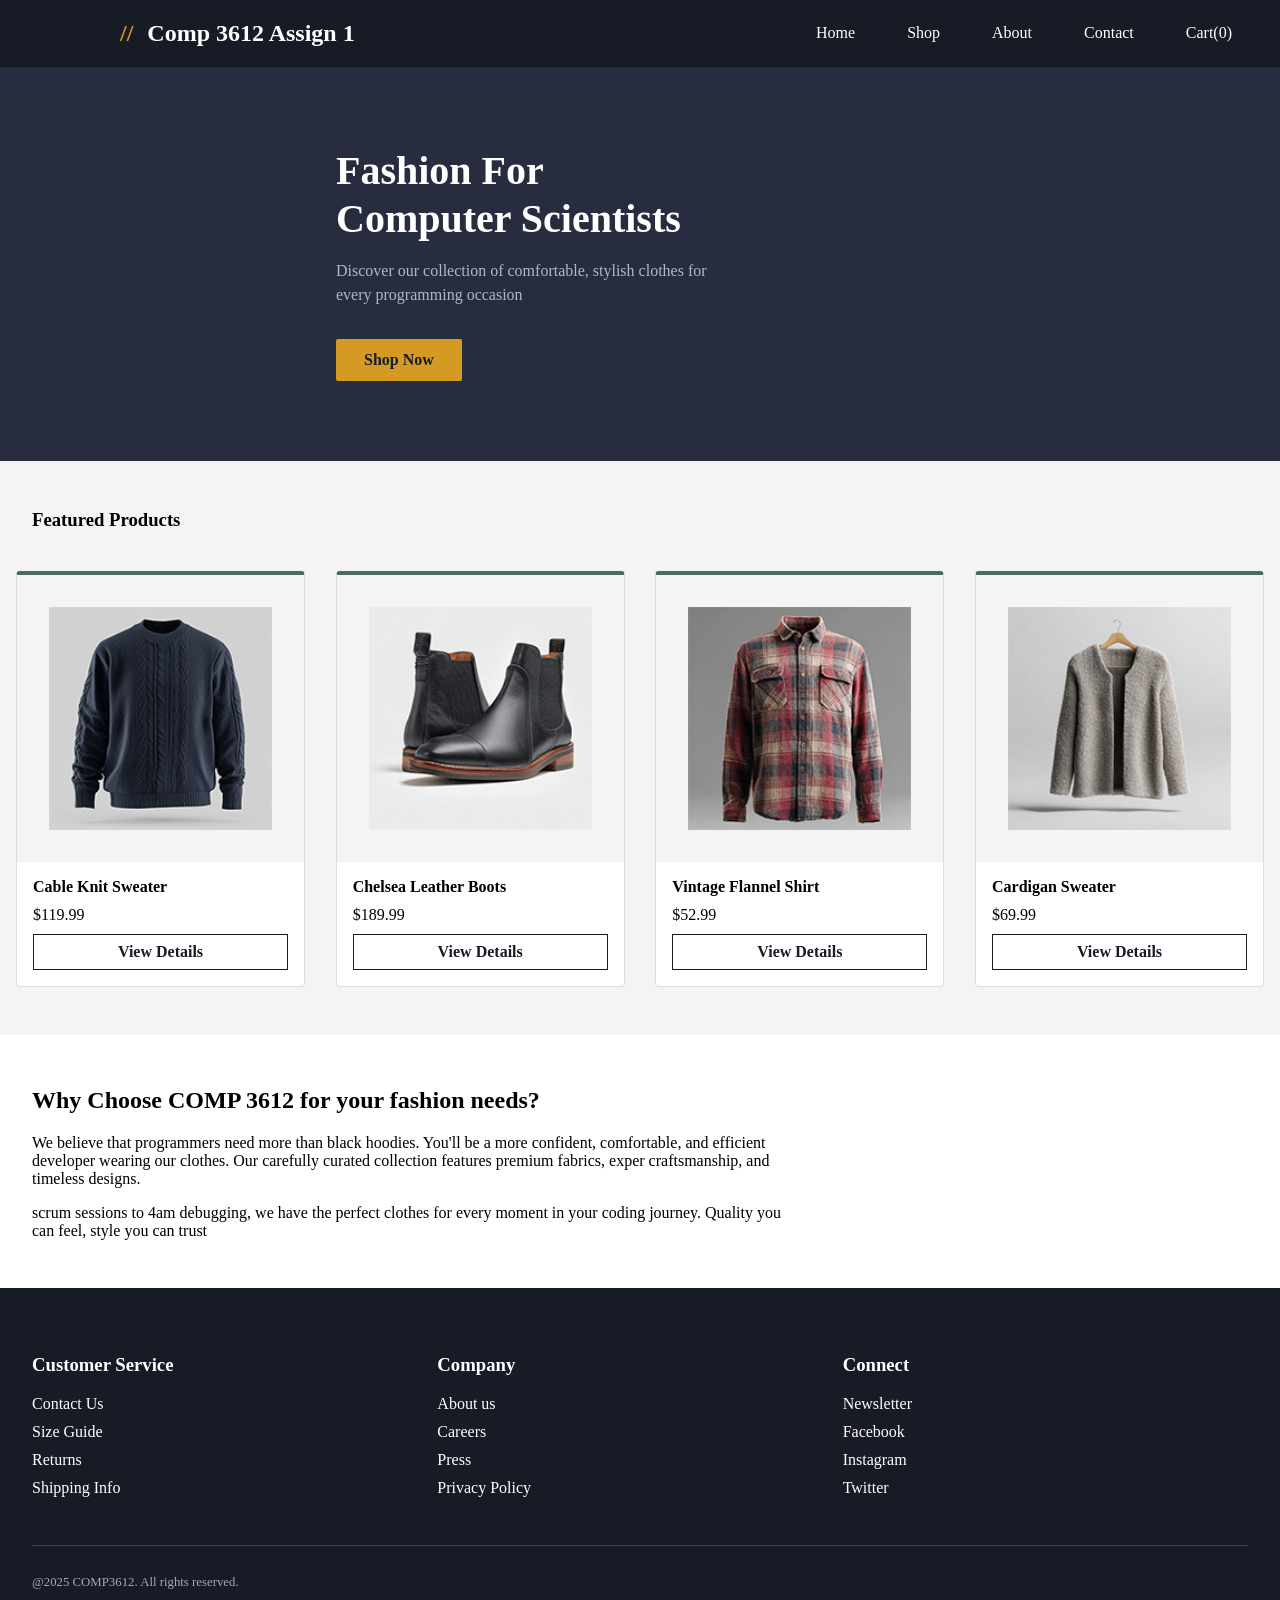
==== index.html @ 7c88bd6a "Pushes the mostly complete project, may try doing some more syle changes later" ====
<!DOCTYPE html>
<head>
    <meta charset="utf-8">
    <title>Comp 3612 Assignment 1</title>
    <link href="styles.css" rel="stylesheet">

</head>
<body>
    <header>
        <h2><span class = "header-slash">//</span> Comp 3612 Assign 1</h2>
        <nav>
            <a href="index.html" class="NavButton">Home</a>
            <a href="#" class="NavButton">Shop</a>
            <a href="about.html" class="NavButton">About</a>
            <a href=# class="NavButton">Contact</a>
            <a href="#" class="NavButton">Cart(0)</a>
        </nav>
    </header>
    <section class="hero">
        <div class = "hero-content">
            <h1>Fashion For<br> Computer Scientists</h1>
            <p>Discover our collection of comfortable, stylish clothes for every programming occasion</p>
            <a href="#" class="hero-button">Shop Now</a>
        </div>
    </section>
    <main>
        <article class = "featured-section">
            <h3> Featured Products</h3>
            <div class="Product-grid">
                <section class = "Products">
                    <div class = "product-image-container">
                        <img src="images/003-small-front.png">
                    </div>
                    <div class="product-info">
                        <h4>Cable Knit Sweater</h4>
                        <p class="prices">$119.99</p>
                        <a href="product.html" class="ProductButton">View Details</a>
                    </div>
                </section>
                <section class = "Products">
                    <div class = "product-image-container">
                        <img src="images/008-small-front.png">
                    </div>
                    <div class="product-info">
                        <h4>Chelsea Leather Boots</h4>
                        <p class = "prices">$189.99</p>
                        <a href="product.html" class ="ProductButton">View Details</a>
                    </div>
                </section>
                <section class = "Products">
                    <div class = "product-image-container">
                        <img src="images/011-small-front.png">
                    </div>
                    <div class="product-info">
                        <h4>Vintage Flannel Shirt</h4>
                        <p class = "prices">$52.99</p>
                        <a href="product.html" class = "ProductButton">View Details</a>
                    </div>
                </section>
                <section class = "Products">
                    <div class = "product-image-container">
                        <img src="images/009-small-front.png">
                    </div>
                    <div class="product-info">
                        <h4>Cardigan Sweater</h4>
                        <p class = "prices">$69.99</p>
                        <a href="product.html" class = "ProductButton">View Details</a>
                    </div>
                </section>
            </div>
        </article>
        <section class= "mission-statement">
            <h2>Why Choose COMP 3612 for your fashion needs?</h2>
            <p>We believe that programmers need more than black hoodies. You'll be a more
            confident, comfortable, and efficient developer wearing our clothes. Our carefully curated collection features premium fabrics, exper craftsmanship, and timeless designs.</p>
            
            <p>scrum sessions to 4am debugging, we have the perfect clothes for every moment in your coding journey. Quality you can feel, style you can trust</p>
        </section>
    </main>
        <footer>
            <div class ="Footer-Information">
                <div class="Footer-Column">
                    <h3>Customer Service</h3>
                    <ul>
                        <li><a href="#">Contact Us</a></li>
                        <li><a href ="#">Size Guide</a></li>
                        <li><a href="#">Returns</a></li>
                        <li><a href="#">Shipping Info</a></li>
                    </ul>
                </div>
                <div class="Footer-Column">
                <h3>Company</h3>
                    <ul>
                        <li><a href="about.html">About us</a></li>
                        <li><a href="#">Careers</a></li>
                        <li><a href="#">Press</a></li>
                        <li><a href="#">Privacy Policy</a></li>
                    </ul>
                </div>
                <div class="Footer-Column">
                    <h3>Connect</h3>
                    <ul>
                        <li><a href="#">Newsletter</a></li>
                        <li><a href="#">Facebook</a></li>
                        <li><a href="#">Instagram</a></li>
                        <li><a href="#">Twitter</a></li>
                    </ul>
                </div>
                </div>
            <div class="footer-extras">
                <p>@2025 COMP3612. All rights reserved.</p>
            </div>
        </footer>

</body>
---- styles.css ----
body{
    background: white;
    margin: 0em 0em;

}
header{
    background-color: #171b26;
    color: white;
    display: flex;
    justify-content: space-between;
    align-items: center;
    padding: 0rem 2rem 0rem;
}
header nav {
    display: flex;
    gap: 20px;
}
.header-slash{
    color: #d49a24;
    margin-right: 0.5rem;
    padding-left: 5.5rem;
}
.NavButton{
    color: white;
    text-decoration: none; 
    padding: 0.5rem 1rem;
}
.NavButton:hover{
    color: #ffd700;
    background-color: #34495e;
}
.hero {
    background-color: #272d3f;
    color: white;
    text-align: center;
    padding: 5rem 2rem;
}

.hero-content {
    max-width: 25rem; 
    text-align: left; 
    margin-left: 25%;

}

.hero-content h1 {
    font-size: 2.5rem;
    margin: 0 0 1rem 0;
    line-height: 1.2;
}

.hero-content p {
    font-size: 1rem;
    color: #b0b8c4;
    margin: 0 0 2rem 0;
    line-height: 1.5;
}
.hero-button{
    display:inline-block;
    background-color: #d49a24;
    color: #171b26;
    padding: 0.75rem 1.75rem;
    text-decoration: none;
    font-weight: bold;
    border-radius: 2px;
}

.hero-button:hover{
    color: white;
}
.hero-about{
    background-color: #272d3f;
    color: white;
    margin-left: 0;
    text-align: center;
    padding: 3rem 2rem 1.5rem 2rem;
}

.our-story{
    display: flex;
    justify-content: space-between;
    padding: 4rem 10% 2.5rem 10%;
    background-color: #f3f4f7;
    border: 2px solid #ddd;
}
.story-title{
    flex: 1;
}
.story-text{
    flex: 2;
    color: #7d8789;
    line-height: 1.6;
}
.story-title h3{
    margin-top: 0.5rem;
}
.story-text p{
    margin-top: -0.5rem;
    margin-bottom: 0;
}
.featured-section {
    background-color: #f4f4f4;
    padding: 3rem 0 2rem 0; 
}
.featured-section h3 {
    padding: 0 2rem; 
    margin: 0 0 1.5rem 0; 
}
.Product-grid {
    display: flex;
    justify-content: space-between;
    gap: 20px;
    padding: 1rem;
}
.Products{
    background: white;
    border: 1px solid #ddd;
    border-top: 4px solid #4a6b5d;
    display: flex;
    flex-direction: column;
    width: 23%;
    border-radius:4px;
}
.Products:hover{
    border-top: 4px solid #ffd700;
}
.product-image-container{
    background-color: #f4f4f4;
    padding: 2rem;
    display: flex;
    justify-content: center;
}
.product-info{
    padding: 1rem;
    display: flex;
    flex-direction: column;
    gap: 10px;
}
.product-info h4, .product-info p{
    margin:0;
}
.product-container {
    background-color: #e8e8e8; 
    display: flex;
    justify-content: center;
    align-items: center;
    overflow:hidden;
}

.product-container img {
    width: 100%;
    height: 100%; 
    object-fit: cover;
    display: block;
}

.product-reviews {
    font-size: 0.85rem;
    color: #7d8789;
    margin-bottom: 1.5rem;
}

.product-info-tabs {
    margin-top: 4rem; 
}

.info-headers {
    display: flex;
    gap: 2rem;
    border-top: 1px solid #eaeaea;
    border-bottom: 1px solid #eaeaea;
    padding: 1rem 0 0 0;
    margin-bottom: 2rem;
    font-size: 0.9rem;
    font-weight: bold;
    color: #7d8789;
}
.info-headers span{
    display: inline-block;
}
.info-headers span{
    display:inline-block;
    padding-bottom: 1rem;
    margin-bottom:  -1px;
}
.active-info {
    color: #171b26;
    border-bottom: 2px solid #d49a24;
}

.info-content h3 {
    margin: 0 0 1rem 0;
    font-size: 1.25rem;
}

.info-content p {
    color: #555;
    line-height: 1.6;
    margin-bottom: 2.5rem;
    max-width: 800px;
}

.info-content h4 {
    font-size: 0.9rem;
    margin-bottom: 1rem;
}
.features-table {
    width: 100%;
    max-width: 600px;
    border-collapse: collapse;
    font-size: 0.85rem;
}

.features-table td {
    padding: 1rem 0;
    border-bottom: 1px solid #eaeaea;
    color: #171b26;
}

.features-table td:first-child {
    width: 30%;
    color: #7d8789;
}
.feature-row {
    display: flex;
    padding: 1rem 0;
    border-top: 1px solid #eaeaea;
    font-size: 0.85rem;
}
.feature-row:first-of-type{/*Not entirely a recipe, but i got the idea from https://www.w3schools.com/cssref/sel_first-of-type.php */
    border-top: none;
}
.ProductButton{
    display: inline-block;
    text-align: center;
    padding: 0.5rem 3rem;
    color: #171b26;
    border: 1px solid #171b26;
    text-decoration: none;
    font-weight: bold;
}
.feature-table{
    width:100%;
    max-width:600px;
    display: flex;
    flex-direction: column;
}

.feature-key{
    width: 30%;
    color: #7d8789;
    padding-left: 0.5rem;
}
.feature-value{
    color: #171b26;
}
.ProductButton:hover{
    background-color:  #171b26;
    color: white;
}

.mission-statement{
    padding: 2rem 2rem;
    background-color: white;
    max-width: 60%;
}
.about-our-values{
    background-color: white;
    padding: 3.5rem 10% 4rem 10%;
    text-align: center;
}
.about-values{
    display: flex;
    gap: 2rem;
    margin-top: 2rem;

}
.value-card{
    background-color: #f3f4f7;
    padding: 2rem;
    flex: 1;
    text-align: left;
    border: 1px solid #eaeaea;

}
.value-icon-q, .value-icon-s, .value-icon-i {
    background-color: #171b26;
    width: 2rem;
    height: 2rem;
    display: flex;
    align-items: center;
    justify-content: center;
    font-weight: bold;
    margin-bottom: 1rem;
}
.value-icon-q{
    color: #d49a24;
}
.value-icon-s{
    color: #2f6f63;
}
.value-icon-i{
    color: white;

}
.value-card h4{
    margin: 0 0 1rem 0;
}
.meet-our-team{
    padding: 4rem 10%;
    border-top: 1px solid #eaeaea;
    border-bottom:1px solid #eaeaea;
    background-color: #f3f4f7;
}
.team-header{
    margin-bottom: 3rem;
    max-width: 600px;
}
article h3{
    padding: 1.5rem;
}
.team-header p{
    color:#7d8789;
    line-height: 1.5;
}
.team-grid{
    display: flex;
    gap: 2rem;
    flex-direction:row;   
}
.team-mate{
    flex: 1;
    text-align: left;
}
.customer-reviews{
    border-top: 1px solid #eaeaea;
    margin-top: 2rem;
    padding-top: 2rem;
}

.customer-reviews h3{
    margin: 0 0 2rem 0;
    font-size: 1.15rem;
    color: #171b26;
}
.review-info{
    border-top: 1px solid #eaeaea;
    padding-top:1.5rem;
    margin-top: 1.5rem;
}
.review-info:first-of-type { /*Not entirely a recipe, but i got the idea from https://www.w3schools.com/cssref/sel_first-of-type.php */
    border-top: none;
    padding-top: 0;
    margin-top: 0;
}
.review-heading{
    display:flex;
    align-items: center;
    gap: 0.75rem;
    margin-bottom: 0.5rem;
    font-size: 0.85rem;

}
.reviewer-name{
    font-weight: bold;
}
.review-date{
    margin-left: auto;
    color: #7d8789;
    font-size: 0.75rem;
}
.review{
    margin: 0;
    color: #555;
    line-height: 1.6;
    font-size: 0.9rem;
}
.team-photo{
    background-color: white;
    border: 1px solid #eaeaea;
    height: 300px;
    width: 100%;
    display: flex;
    align-items: center;
    justify-content: center;
    color: #7d8789;
    object-fit: cover;
    margin-bottom: 1rem;
}
.team-member h4{
    margin: 0 0 0.25rem 0;
}
.team-role{
    display:block;
    color: #d49a24;
    margin-bottom: 1rem;
}
.team-member p{
    color: #7d8789;
    line-height: 1.5;
    font-size: 0.9rem;
}
.Our-Journey{
    padding: 4rem 10%;
    background-color: white;
    border-bottom: 1px solid #eaeaea;
}
.Our-Journey h3{
    text-align: center;
    margin-bottom: 3rem;
}
.dot {
    position: absolute;
    left: -2.40rem;
    top: 0.15rem;
    width: 8px;
    height: 8px;
    border-radius: 50%;
    background-color: #d49a24;
    border: 3px solid white;
    outline: 1px solid #e0e0e0;
}
.directory-path {
    padding: 1rem 10%;
    background-color: white;
    border-bottom: 1px solid #eaeaea;
    font-size: 0.85rem;
    color: #7d8789;
    font-family: monospace;
}
.directory-path p{
    margin:0;
}
.product-page{
    background-color: #f3f4f7;
    padding: 3rem 10%;
}
.product-main{
    display: flex;
    gap: 4rem;
}
.product-images{
    flex:1;
    display:flex;
    flex-direction: column;
    gap: 1rem;
}
.product-image-container img{
    width: 100%;
    display:block;
}
.product-thumbnails{
    display:flex;
    gap:1rem;
}
.product-thumbnails img{
    flex: 1;
    width: 100%;
}
.product-details{
    flex:1;
    text-align: left;
}
.product-details h1{
    font-size: 2rem;
    color: #171b26;
    margin: 0 0 1rem 0;
    line-height:  1.2;
}
.product-reviews{
    font-size: 0.85rem;
    color: #7d8789;
}
.stars {
    color:#d49a24;
}
.product-price{
    font-size: 1.75rem;
    margin: 0 0 1.5rem 0;
}
.product-description{
    color: #555;
    line-height: 1.6;
    margin-bottom: 2rem;
}
.product-options label{
    display: block;
    font-size: 0.85rem;
    font-weight: bold;
    margin-bottom: 0.5rem;
}
.size-buttons{
    display:flex;
    gap: 0.5rem;
    margin-bottom: 2rem;
}
.size-buttons button{
    background: white;
    border: 1px solid #ddd;
    padding: 0.5rem 1rem;
}
.size-buttons button:hover{
    border-color: #171b26;
}
.product-actions{
    display: flex;
    gap: 1rem;
    margin-top: 2rem;
}
.color-buttons{
    display: flex;
    gap: 0.75rem;
    margin-bottom: 1.5rem;
}
.color-dot{
    width: 26px;
    height: 26px;
    border-radius: 50%;
    border:2px solid transparent;
    padding: 0;
    outline: 1px solid #ddd;
    outline-offset:2px;
}
.color-dot:hover {
    outline: 2px solid #171b26;
}
.sugar-quill{
    background-color: #ece6d8;
}
.dark-gray{
    background-color: #3a3d45;
}
.dark-blue{
    background-color: #1f2b46;
}
.rust-orange{
    background-color: #c1631f;
}
.quantity-input{
    width: 60px;
    padding: 0.5rem;
    border: 1px solid #ddd;
    font-size: 1rem;
    margin-bottom: 2rem;
}
.timeline{
    max-width: 600px;
    margin: 0 auto;
    border-left: 2px solid #e0e0e0;
    padding-left: 2rem;
}
.timeline-item{
    position: relative;
    margin-bottom: 2rem;
}

.timeline-date{
    color: #2b7a78;
    font-weight: bold;
    display:block;
    margin-bottom:0.25rem;
}
.timeline-item p{
    color: #555;
    margin: 0;
    font-size: 0.9rem;
    line-height: 1.4;
}
.get-in-touch {
    padding: 4rem 10% 4rem 10%;
    background-color: #f3f4f7;
}

.get-in-touch h3 {
    margin-top:-1rem;
    margin-bottom: 2rem;
}

.touch-grid {
    display: flex;
    gap: 2rem;
    max-width: 700px;
}

.touch-item {
    background-color: white;
    border: 1px solid #eaeaea;
    padding: 1.5rem;
    flex: 1;
}

.touch-item h4 {
    margin: 0 0 0.5rem 0;
    font-size: 0.95rem;
}

.touch-item p {
    margin: 0;
    color: #7d8789;
    font-size: 0.85rem;
    line-height: 1.5;
}
footer {
    background-color: #171b26;
    color: white;
    padding: 3rem 2rem;
}
footer a {
    color: white;
    text-decoration: none;
}
footer ul {
    list-style-type: none;
    padding-left: 0;
}

footer li {
    margin-bottom: 10px;
}

.Footer-Information{
    display:flex;
    justify-content: space-between;
    padding-bottom: 2rem;
    border-bottom: 1px solid #3a415a;
}
.Footer-Column{
    flex: 1;
    text-align: left;
}
.footer-extras{
    padding: 1rem 0;
    text-align: left;
    font-size: 0.8rem;
    color:#a0aabf;
}
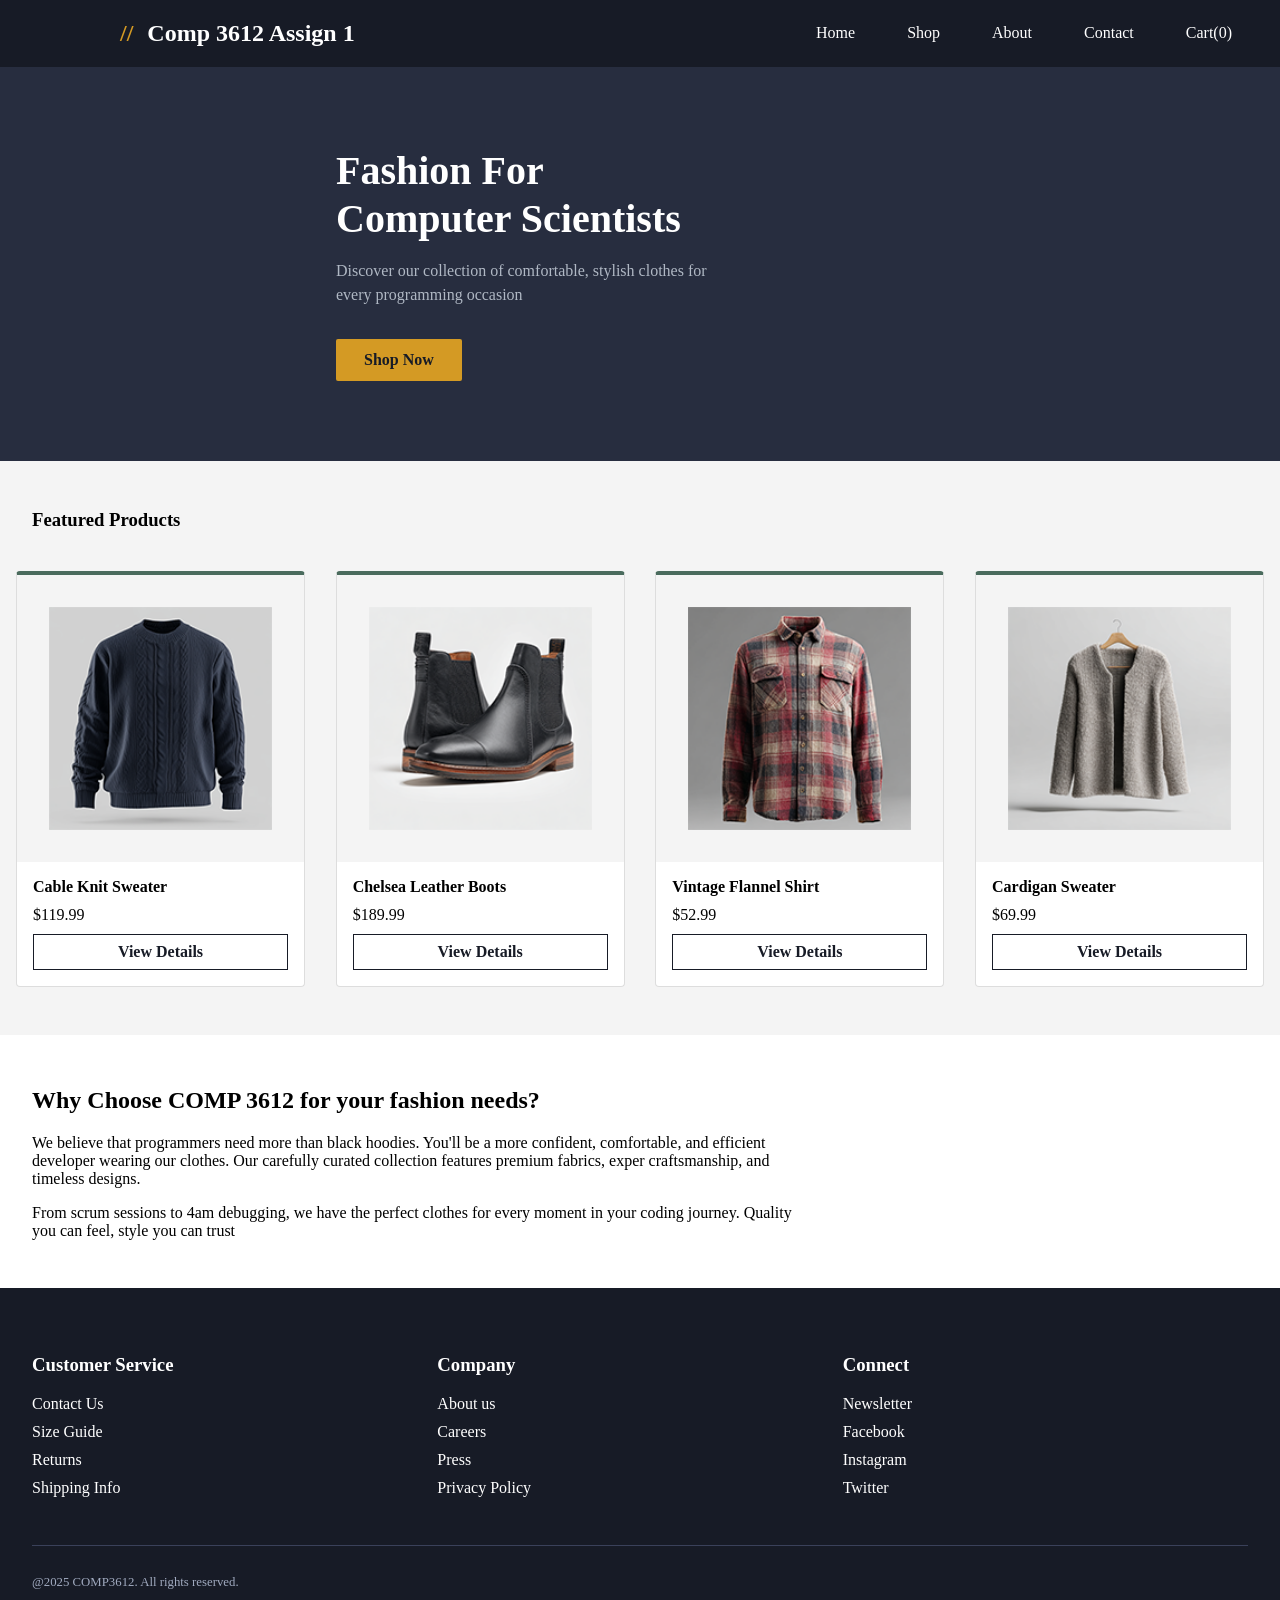
==== commit c0c135e2: "Updates a link to actually work" ====
--- a/index.html
+++ b/index.html
@@ -12,7 +12,7 @@
             <a href="index.html" class="NavButton">Home</a>
             <a href="#" class="NavButton">Shop</a>
             <a href="about.html" class="NavButton">About</a>
-            <a href=# class="NavButton">Contact</a>
+            <a href="#" class="NavButton">Contact</a>
             <a href="#" class="NavButton">Cart(0)</a>
         </nav>
     </header>
@@ -74,7 +74,7 @@
             <p>We believe that programmers need more than black hoodies. You'll be a more
             confident, comfortable, and efficient developer wearing our clothes. Our carefully curated collection features premium fabrics, exper craftsmanship, and timeless designs.</p>
             
-            <p>scrum sessions to 4am debugging, we have the perfect clothes for every moment in your coding journey. Quality you can feel, style you can trust</p>
+            <p>From scrum sessions to 4am debugging, we have the perfect clothes for every moment in your coding journey. Quality you can feel, style you can trust</p>
         </section>
     </main>
         <footer>
